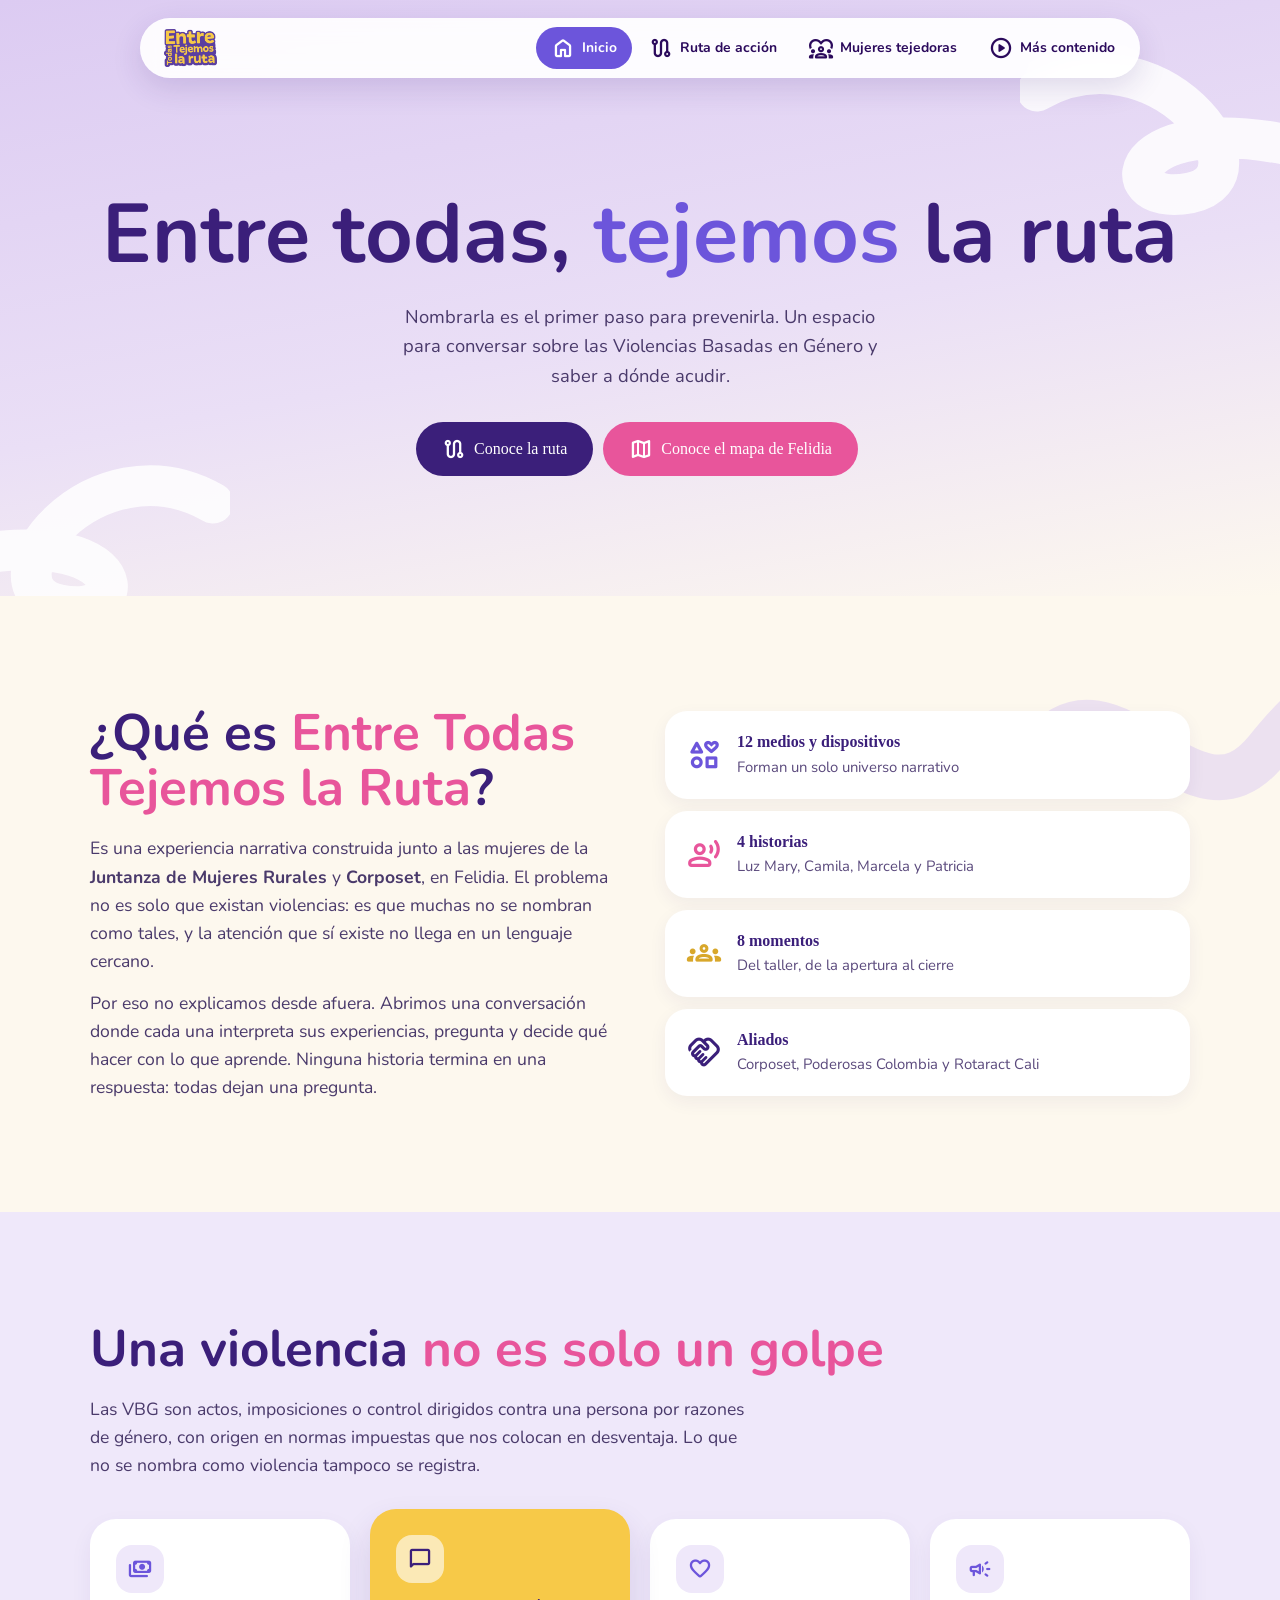
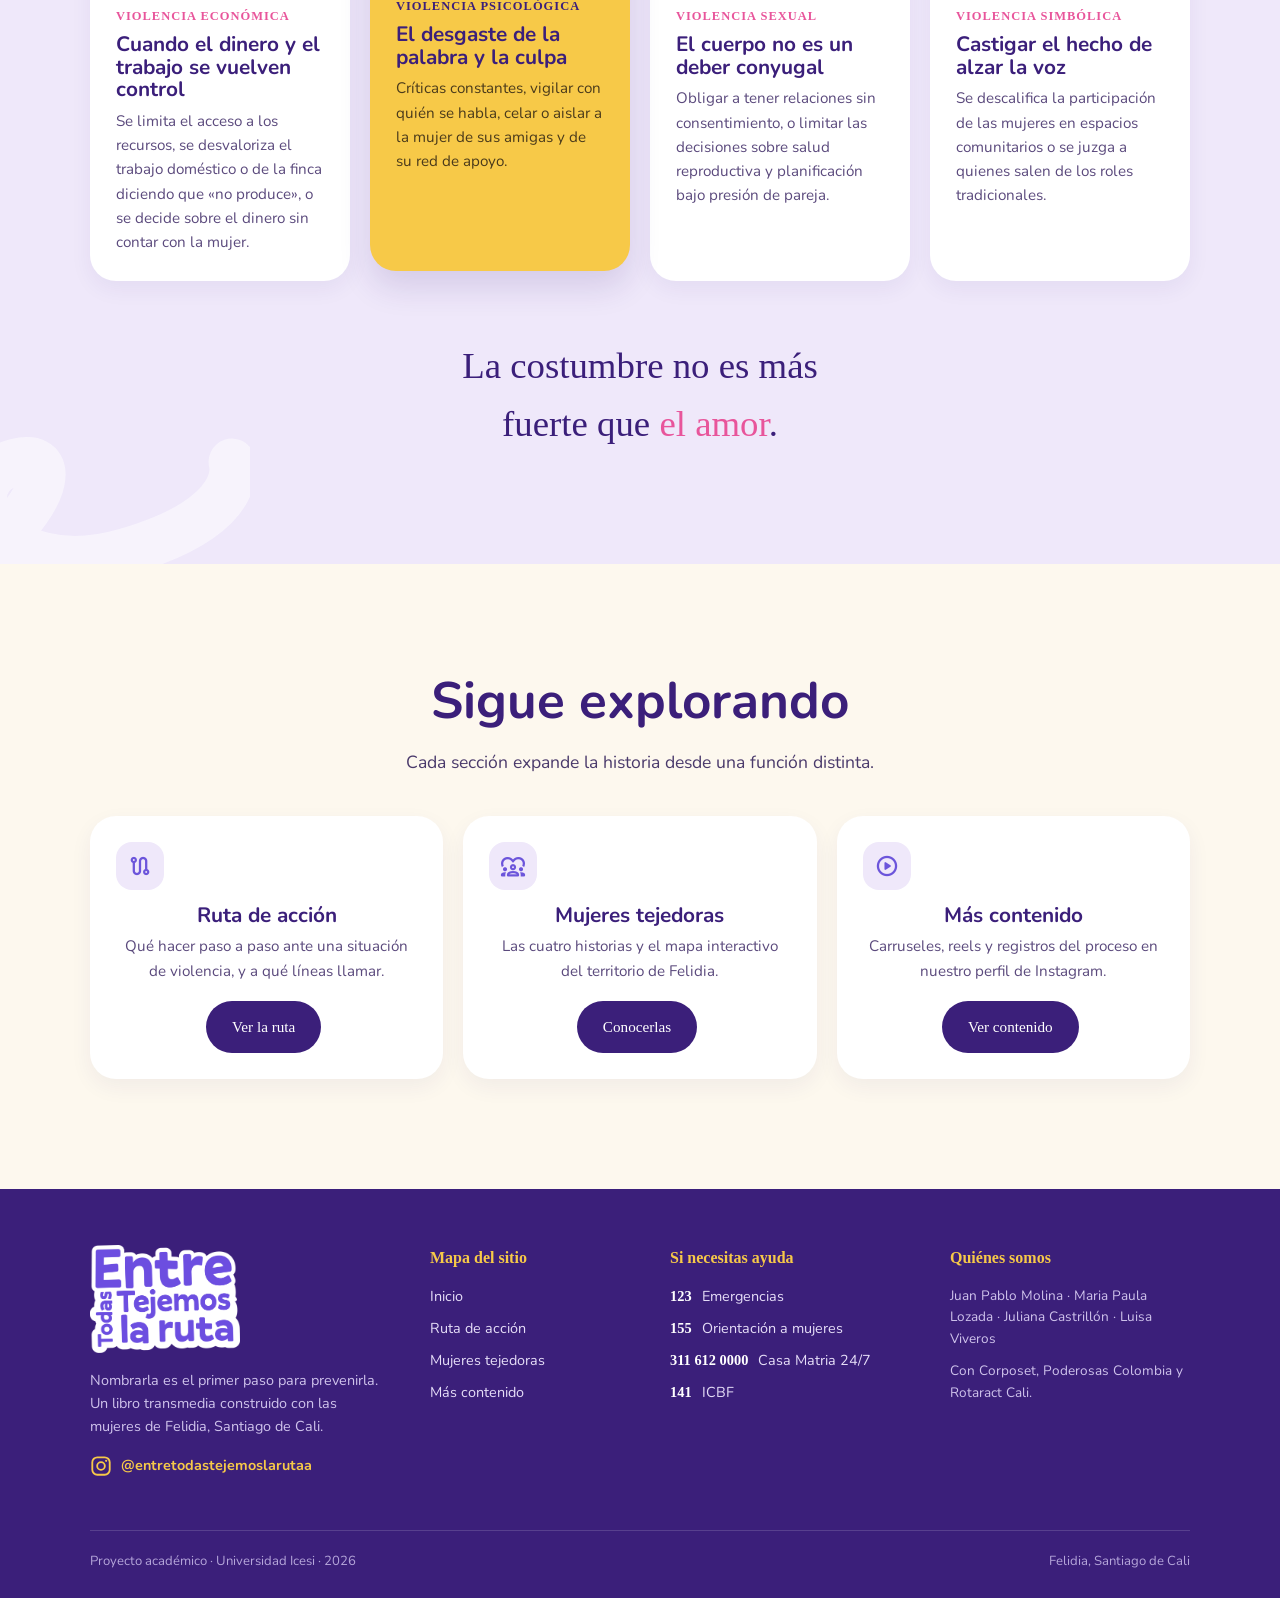
==== index.html @ 12bfb7f9 "Add files via upload" ====
<!DOCTYPE html>
<html lang="es">
<head>
<meta charset="UTF-8">
<meta name="viewport" content="width=device-width,initial-scale=1">
<title>Inicio · Entre Todas Tejemos la Ruta</title>
<link href="https://fonts.googleapis.com/css2?family=Nunito:wght@400;600;700;800&display=swap" rel="stylesheet">
<link href="https://api.fontshare.com/v2/css?f[]=pally@400,500,700&display=swap" rel="stylesheet">
<link href="https://fonts.googleapis.com/css2?family=Material+Symbols+Rounded:opsz,wght,FILL,GRAD@24,400,0,0" rel="stylesheet">
<link rel="stylesheet" href="styles.css">
</head>
<body>

<nav>
  <a class="marca" href="index.html"><img src="logo2.png" alt="Entre Todas Tejemos la Ruta"></a>
  <div class="menu">
    <a class="ir activo" href="index.html"><span class="material-symbols-rounded">home</span>Inicio</a>
    <a class="ir" href="ruta.html"><span class="material-symbols-rounded">route</span>Ruta de acción</a>
    <a class="ir" href="tejedoras.html"><span class="material-symbols-rounded">diversity_1</span>Mujeres tejedoras</a>
    <a class="ir" href="contenido.html"><span class="material-symbols-rounded">play_circle</span>Más contenido</a>
  </div>
</nav>

<!-- ===== BANNER PRINCIPAL ===== -->
<header class="banner lila centro">
  <svg class="squig fuerte" style="right:-80px;top:40px;width:340px" viewBox="0 0 200 120" fill="none" stroke="#fff" stroke-width="24" stroke-linecap="round"><path d="M10 30C80 -10 150 80 100 90S60 30 190 70"/></svg>
  <svg class="squig fuerte" style="left:-110px;bottom:-60px;width:340px;transform:scaleX(-1)" viewBox="0 0 200 120" fill="none" stroke="#fff" stroke-width="24" stroke-linecap="round"><path d="M10 30C80 -10 150 80 100 90S60 30 190 70"/></svg>
  <div class="wrap">
      <h1>Entre todas, <em>tejemos</em> la ruta</h1>
      <p>Nombrarla es el primer paso para prevenirla. Un espacio para conversar sobre las Violencias Basadas en Género y saber a dónde acudir.</p>
      <a class="btn" href="ruta.html"><span class="material-symbols-rounded">route</span>Conoce la ruta</a>
      <a class="btn rosa" href="tejedoras.html"><span class="material-symbols-rounded">map</span>Conoce el mapa de Felidia</a>
  </div>
</header>

<!-- ===== EL PROYECTO ===== -->
<section class="fondo-crema">
  <svg class="squig" style="right:-120px;top:40px;width:380px" viewBox="0 0 200 120" fill="none" stroke="#DCCBF2" stroke-width="24" stroke-linecap="round"><path d="M10 60C50 10 90 110 130 60s50-30 60-20"/></svg>
  <div class="wrap two">
    <div>
      <h2>¿Qué es <em>Entre Todas Tejemos la Ruta</em>?</h2>
      <p class="lead">Es una experiencia narrativa construida junto a las mujeres de la <b>Juntanza de Mujeres Rurales</b> y <b>Corposet</b>, en Felidia. El problema no es solo que existan violencias: es que muchas no se nombran como tales, y la atención que sí existe no llega en un lenguaje cercano.</p>
      <p class="lead" style="margin-top:14px">Por eso no explicamos desde afuera. Abrimos una conversación donde cada una interpreta sus experiencias, pregunta y decide qué hacer con lo que aprende. Ninguna historia termina en una respuesta: todas dejan una pregunta.</p>
    </div>
    <div class="stats">
      <div class="stat"><span class="material-symbols-rounded">interests</span><div><b>12 medios y dispositivos</b><span class="d">Forman un solo universo narrativo</span></div></div>
      <div class="stat"><span class="material-symbols-rounded">record_voice_over</span><div><b>4 historias</b><span class="d">Luz Mary, Camila, Marcela y Patricia</span></div></div>
      <div class="stat"><span class="material-symbols-rounded">groups</span><div><b>8 momentos</b><span class="d">Del taller, de la apertura al cierre</span></div></div>
      <div class="stat"><span class="material-symbols-rounded">handshake</span><div><b>Aliados</b><span class="d">Corposet, Poderosas Colombia y Rotaract Cali</span></div></div>
    </div>
  </div>
</section>

<!-- ===== VBG ===== -->
<section class="fondo-suave">
  <svg class="squig" style="left:-110px;bottom:-60px;width:360px" viewBox="0 0 200 120" fill="none" stroke="#fff" stroke-width="26" stroke-linecap="round"><path d="M10 90C60 100 110 20 70 30S60 100 130 80 190 30 190 30"/></svg>
  <div class="wrap">
    <h2>Una violencia <em>no es solo un golpe</em></h2>
    <p class="lead">Las VBG son actos, imposiciones o control dirigidos contra una persona por razones de género, con origen en normas impuestas que nos colocan en desventaja. Lo que no se nombra como violencia tampoco se registra.</p>
    <div class="cards vbg">
      <div class="card activa"><div class="n"><span class="material-symbols-rounded">payments</span></div><h4>VIOLENCIA ECONÓMICA</h4><h3>Cuando el dinero y el trabajo se vuelven control</h3><p>Se limita el acceso a los recursos, se desvaloriza el trabajo doméstico o de la finca diciendo que «no produce», o se decide sobre el dinero sin contar con la mujer.</p></div>
      <div class="card"><div class="n"><span class="material-symbols-rounded">chat_bubble</span></div><h4>VIOLENCIA PSICOLÓGICA</h4><h3>El desgaste de la palabra y la culpa</h3><p>Críticas constantes, vigilar con quién se habla, celar o aislar a la mujer de sus amigas y de su red de apoyo.</p></div>
      <div class="card"><div class="n"><span class="material-symbols-rounded">favorite</span></div><h4>VIOLENCIA SEXUAL</h4><h3>El cuerpo no es un deber conyugal</h3><p>Obligar a tener relaciones sin consentimiento, o limitar las decisiones sobre salud reproductiva y planificación bajo presión de pareja.</p></div>
      <div class="card"><div class="n"><span class="material-symbols-rounded">campaign</span></div><h4>VIOLENCIA SIMBÓLICA</h4><h3>Castigar el hecho de alzar la voz</h3><p>Se descalifica la participación de las mujeres en espacios comunitarios o se juzga a quienes salen de los roles tradicionales.</p></div>
    </div>
    <p class="quote">La costumbre no es más fuerte que <span>el amor</span>.</p>
  </div>
</section>

<!-- ===== ACCESOS ===== -->
<section class="fondo-crema centro">
  <div class="wrap">
    <h2>Sigue explorando</h2>
    <p class="lead">Cada sección expande la historia desde una función distinta.</p>
    <div class="cards">
      <div class="card"><div class="n"><span class="material-symbols-rounded">route</span></div><h3>Ruta de acción</h3><p>Qué hacer paso a paso ante una situación de violencia, y a qué líneas llamar.</p><p style="margin-top:14px"><a class="btn" href="ruta.html">Ver la ruta</a></p></div>
      <div class="card"><div class="n"><span class="material-symbols-rounded">diversity_1</span></div><h3>Mujeres tejedoras</h3><p>Las cuatro historias y el mapa interactivo del territorio de Felidia.</p><p style="margin-top:14px"><a class="btn" href="tejedoras.html">Conocerlas</a></p></div>
      <div class="card"><div class="n"><span class="material-symbols-rounded">play_circle</span></div><h3>Más contenido</h3><p>Carruseles, reels y registros del proceso en nuestro perfil de Instagram.</p><p style="margin-top:14px"><a class="btn" href="contenido.html">Ver contenido</a></p></div>
    </div>
  </div>
</section>

<footer>
  <div class="pie">
    <div class="pie-marca">
      <!-- Cambia logo.png por tu logo cuando lo tengas -->
      <img src="logo.png" alt="Entre Todas Tejemos la Ruta" class="logo">
      <p>Nombrarla es el primer paso para prevenirla. Un libro transmedia construido con las mujeres de Felidia, Santiago de Cali.</p>
      <a class="red" href="https://www.instagram.com/entretodastejemoslarutaa/" target="_blank" rel="noopener" aria-label="Instagram">
        <svg viewBox="0 0 24 24" width="22" height="22" fill="none" stroke="currentColor" stroke-width="2" stroke-linecap="round"><rect x="2.5" y="2.5" width="19" height="19" rx="5.5"/><circle cx="12" cy="12" r="4.2"/><circle cx="17.6" cy="6.4" r="1.2" fill="currentColor" stroke="none"/></svg>
        <span>@entretodastejemoslarutaa</span>
      </a>
    </div>

    <div class="pie-col">
      <h4>Mapa del sitio</h4>
      <a href="index.html">Inicio</a>
      <a href="ruta.html">Ruta de acción</a>
      <a href="tejedoras.html">Mujeres tejedoras</a>
      <a href="contenido.html">Más contenido</a>
    </div>

    <div class="pie-col">
      <h4>Si necesitas ayuda</h4>
      <a href="tel:123"><b>123</b> Emergencias</a>
      <a href="tel:155"><b>155</b> Orientación a mujeres</a>
      <a href="tel:3116120000"><b>311 612 0000</b> Casa Matria 24/7</a>
      <a href="tel:141"><b>141</b> ICBF</a>
    </div>

    <div class="pie-col">
      <h4>Quiénes somos</h4>
      <p class="pie-txt">Juan Pablo Molina · Maria Paula Lozada · Juliana Castrillón · Luisa Viveros</p>
      <p class="pie-txt">Con Corposet, Poderosas Colombia y Rotaract Cali.</p>
    </div>
  </div>

  <div class="pie-abajo">
    <span>Proyecto académico · Universidad Icesi · 2026</span>
    <span>Felidia, Santiago de Cali</span>
  </div>
</footer>
<script>
// Las tarjetas de VBG se van iluminando una por una, como un carrusel.
var tarjetas = document.querySelectorAll(".cards.vbg .card");
var actual = 0;
function iluminar(i){
  tarjetas.forEach(function(t){ t.classList.remove("activa"); });
  tarjetas[i].classList.add("activa");
  actual = i;
}
var reloj = setInterval(function(){ iluminar((actual + 1) % tarjetas.length); }, 2600);
// Si el usuario pasa el mouse, manda el mouse y se detiene el automatico
tarjetas.forEach(function(t, i){
  t.onmouseenter = function(){ clearInterval(reloj); iluminar(i); };
});
</script>
</body>
</html>
---- styles.css ----
/* ===== Entre Todas Tejemos la Ruta — estilos compartidos ===== */
:root{
  --lila:#DCCBF2; --lila2:#EFE8FA; --mor:#6C55DB; --mor-d:#3B1F7A;
  --ink:#2B0A5C; --rosa:#E8559B; --rosa-l:#FBE7F1; --amar:#F7C948; --crema:#FDF8EE;
}
*{box-sizing:border-box;margin:0}
html{scroll-behavior:smooth}
body{font-family:'Nunito',sans-serif;color:var(--ink);background:var(--crema);line-height:1.6;overflow-x:hidden}
h1,h2,h3{font-family:'Pally','Nunito',sans-serif;font-weight:700;line-height:1.08}
img{max-width:100%;display:block}
section{position:relative;padding:110px 6vw;overflow:hidden}
.wrap{max-width:1100px;margin:auto;position:relative;z-index:2}
h2{font-size:clamp(2rem,4.6vw,3.2rem);color:var(--mor-d);margin-bottom:18px}
h2 em{font-style:normal;color:var(--rosa)}
p.lead{font-size:1.1rem;max-width:660px;color:#4A3A6B}
.centro{text-align:center}
.centro p.lead{margin-left:auto;margin-right:auto}

.material-symbols-rounded{
  font-variation-settings:'FILL' 0,'wght' 500,'GRAD' 0,'opsz' 24;
  vertical-align:middle;line-height:1;
}

/* Espirales de fondo, gruesas y presentes */
.squig{position:absolute;pointer-events:none;z-index:0;opacity:.5}
.squig.fuerte{opacity:.85}

/* ===== MENU superpuesto, sin franja ===== */
nav{
  position:fixed;top:18px;left:50%;transform:translateX(-50%);
  z-index:100;width:min(1000px,94vw);
  background:rgba(255,255,255,.92);backdrop-filter:blur(10px);
  border-radius:99px;padding:9px 10px 9px 24px;
  display:flex;justify-content:space-between;align-items:center;gap:10px;
  box-shadow:0 10px 30px rgba(59,31,122,.14);
}
nav .marca{font-family:'Pally';color:var(--mor-d);text-decoration:none;font-weight:700;font-size:1rem}
nav .menu{display:flex;gap:2px;flex-wrap:wrap}
nav a.ir{display:inline-flex;align-items:center;gap:7px;text-decoration:none;color:var(--ink);font-weight:700;font-size:.87rem;padding:9px 15px;border-radius:99px;transition:.2s}
nav a.ir:hover{background:var(--lila2)}
nav a.ir.activo{background:var(--mor);color:#fff}
@media(max-width:900px){
  nav{border-radius:24px;flex-direction:column;align-items:flex-start;padding:14px 18px;top:10px}
  nav .menu{width:100%;gap:2px}
  nav a.ir{font-size:.8rem;padding:7px 11px}
}

/* ===== BANNERS ===== */
.banner{padding:190px 6vw 120px;position:relative;overflow:hidden}
.banner.claro{background:var(--crema)}
.banner.lila{background:linear-gradient(170deg,var(--lila) 0%,#EADFF6 55%,var(--crema) 100%)}
.banner .eyebrow{display:inline-block;font-family:'Pally';color:var(--rosa);letter-spacing:.12em;text-transform:uppercase;font-size:.8rem;margin-bottom:14px}
.banner h1{font-size:clamp(2.6rem,7vw,5.2rem);color:var(--mor-d);max-width:14ch}
.banner h1 em{font-style:normal;color:var(--mor)}
.banner p{margin:22px 0 28px;font-size:1.15rem;max-width:46ch;color:#4A3A6B}
.hero{display:grid;grid-template-columns:1.05fr .95fr;gap:40px;align-items:center}
@media(max-width:860px){.hero{grid-template-columns:1fr}.banner{padding-top:230px}}

/* Mosaico del banner de inicio */
.mosaico{display:grid;grid-template-columns:1fr 1fr;grid-auto-rows:118px;gap:14px}
.mos{border-radius:22px;overflow:hidden;display:grid;place-items:center;padding:16px;text-align:center;font-family:'Pally';font-size:.95rem;line-height:1.25}
.mos.alto{grid-row:span 2}
.mos.foto{background:#fff;padding:0}
.mos.foto img{width:100%;height:100%;object-fit:contain}
.mos.m1{background:var(--mor);color:#fff}
.mos.m2{background:var(--amar);color:var(--ink)}
.mos.m3{background:var(--rosa-l);color:var(--rosa)}
.mos.m4{background:var(--lila);color:var(--mor-d)}

/* Banner interno de las paginas */
.banner.interno{padding:200px 6vw 90px}
.banner.interno h1{font-size:clamp(2.3rem,6vw,4.2rem);max-width:18ch}

/* ===== BOTONES ===== */
.btn{display:inline-flex;gap:8px;align-items:center;background:var(--mor-d);color:#fff;text-decoration:none;font-family:'Pally';padding:14px 26px;border-radius:99px;transition:.2s;margin:4px 6px 0 0}
.btn:hover{transform:translateY(-3px);background:var(--mor)}
.btn.y{background:var(--amar);color:var(--ink)}
.btn.y:hover{background:#ffd75e}
.btn.rosa{background:var(--rosa);color:#fff}
.btn.rosa:hover{background:#f06dab}

/* ===== AVISO ===== */
.aviso{margin-top:30px;background:#fff;border-radius:20px;padding:20px 24px;max-width:680px;display:flex;gap:16px;box-shadow:0 8px 24px rgba(59,31,122,.07)}
.aviso .material-symbols-rounded{color:var(--rosa);font-size:30px}
.aviso b{font-family:'Pally';color:var(--mor-d);display:block;margin-bottom:4px}
.aviso p{font-size:.97rem;color:#4A3A6B}

/* ===== DOS COLUMNAS ===== */
.two{display:grid;grid-template-columns:1fr 1fr;gap:50px;align-items:center}
@media(max-width:860px){.two{grid-template-columns:1fr}}
.stats{display:grid;gap:12px}
.stat{border-radius:22px;padding:18px 22px;background:#fff;display:flex;gap:16px;align-items:center;box-shadow:0 6px 18px rgba(59,31,122,.06)}
.stat .material-symbols-rounded{font-size:34px;color:var(--mor)}
.stat b{font-family:'Pally';display:block;color:var(--mor-d)}
.stat span.d{font-size:.93rem;color:#5B4A7D}
.stat:nth-child(2) .material-symbols-rounded{color:var(--rosa)}
.stat:nth-child(3) .material-symbols-rounded{color:#D8A72A}
.stat:nth-child(4) .material-symbols-rounded{color:var(--mor-d)}

/* ===== TARJETAS ===== */
.cards{display:grid;grid-template-columns:repeat(auto-fit,minmax(235px,1fr));gap:20px;margin-top:40px}
.card{border-radius:26px;padding:26px;background:#fff;transition:.25s;box-shadow:0 8px 22px rgba(59,31,122,.06)}
.card:hover{transform:translateY(-6px)}
.card .n{width:48px;height:48px;border-radius:16px;background:var(--lila2);color:var(--mor);display:grid;place-items:center;margin-bottom:14px}
.card h4{color:var(--rosa);font-family:'Pally';font-size:.78rem;letter-spacing:.08em;margin-bottom:6px}
.card h3{font-size:1.3rem;margin-bottom:8px;color:var(--mor-d)}
.card p{font-size:.95rem;color:#5B4A7D}
/* acentos puntuales de color */
.card.acento-amar{background:var(--amar)}
.card.acento-amar .n{background:rgba(255,255,255,.55);color:var(--mor-d)}
.card.acento-amar h4{color:var(--mor-d)}
.card.acento-amar p{color:#4A3A1B}
.card.acento-lila{background:var(--lila)}
.card.acento-lila .n{background:rgba(255,255,255,.6)}
.card.acento-rosa{background:var(--rosa-l)}
.card.acento-rosa .n{background:#fff;color:var(--rosa)}

.quote{margin-top:56px;font-family:'Pally';font-size:clamp(1.5rem,3.2vw,2.3rem);text-align:center;color:var(--mor-d);max-width:20ch;margin-left:auto;margin-right:auto}
.quote span{color:var(--rosa)}

/* ===== FONDOS ===== */
.fondo-crema{background:var(--crema)}
.fondo-blanco{background:#fff}
.fondo-suave{background:var(--lila2)}
.fondo-morado{background:var(--mor-d);color:#fff}
.fondo-morado h2{color:#fff}
.fondo-morado p.lead{color:#D9CFF2}

/* ===== RUTA: botones del selector ===== */
.selector{display:flex;gap:12px;flex-wrap:wrap;justify-content:center;margin:0 0 30px}
.tab{border:0;cursor:pointer;font-family:'Pally';font-size:.95rem;padding:14px 26px;border-radius:99px;background:#fff;color:var(--mor);display:inline-flex;align-items:center;gap:9px;transition:.2s;box-shadow:0 6px 16px rgba(59,31,122,.08)}
.tab:hover{transform:translateY(-2px)}
.tab.on{background:var(--mor);color:#fff}
.tab[data-t="f"].on{background:var(--rosa);color:#fff}

/* Criterios: todos en una sola linea */
.crit{display:flex;flex-wrap:nowrap;gap:10px;justify-content:center;margin:0 auto 70px;max-width:100%}
.crit span{background:#fff;border-radius:99px;padding:10px 18px;font-weight:700;font-size:.85rem;display:inline-flex;align-items:center;gap:8px;color:var(--mor-d);white-space:nowrap}
.crit .material-symbols-rounded{color:var(--rosa);font-size:19px}
@media(max-width:1100px){
  .crit{flex-wrap:wrap}
}

/* Iconos rellenos */
.material-symbols-rounded.relleno{font-variation-settings:'FILL' 1,'wght' 500,'GRAD' 0,'opsz' 24}

/* ===== RUTA en zig zag: dos columnas ===== */
.zigzag{position:relative;display:grid;grid-template-columns:1fr 1fr;gap:28px 70px;max-width:1000px;margin:auto}
.zigzag:before{content:"";position:absolute;left:50%;top:10px;bottom:10px;width:6px;margin-left:-3px;background:var(--lila);border-radius:99px}
#panel-f .zigzag:before{background:var(--rosa-l)}
.paso{position:relative}
/* los pares bajan para que quede en zig zag */
.paso:nth-child(even){margin-top:70px}
.etiqueta{display:inline-block;font-family:'Pally';font-size:.82rem;letter-spacing:.06em;text-transform:uppercase;color:#fff;background:var(--mor);padding:7px 20px;border-radius:12px 12px 0 0;margin-left:16px}
#panel-f .etiqueta{background:var(--rosa)}
.caja{background:#fff;border-radius:22px;padding:24px 26px;box-shadow:0 10px 26px rgba(59,31,122,.08);border-left:7px solid var(--mor);position:relative;transition:.25s}
#panel-f .caja{border-left-color:var(--rosa)}
.caja:hover{transform:translateY(-5px)}
.caja .icono{position:absolute;top:20px;right:22px;font-size:46px;color:var(--lila)}
#panel-f .caja .icono{color:var(--rosa-l)}
.caja h3{font-size:1.25rem;color:var(--mor-d);margin-bottom:8px;padding-right:56px}
#panel-f .caja h3{color:var(--rosa)}
.caja p{font-size:.95rem;color:#5B4A7D}
/* puntito que conecta con la linea central */
.paso:nth-child(odd) .caja:after,
.paso:nth-child(even) .caja:after{content:"";position:absolute;top:34px;width:18px;height:18px;border-radius:50%;background:var(--mor);border:4px solid var(--crema)}
.paso:nth-child(odd) .caja:after{right:-44px}
.paso:nth-child(even) .caja:after{left:-44px}
#panel-f .caja:after{background:var(--rosa)}
@media(max-width:820px){
  .zigzag{grid-template-columns:1fr;gap:22px}
  .zigzag:before{display:none}
  .paso:nth-child(even){margin-top:0}
  .caja:after{display:none!important}
}

/* Notas y avisos dentro de los pasos */
.note{margin-top:12px;background:var(--lila2);border-radius:14px;padding:10px 15px;font-size:.88rem;font-weight:600;display:flex;gap:9px;align-items:flex-start;text-align:left;color:var(--mor-d)}
.note .material-symbols-rounded{font-size:20px;color:var(--mor);flex-shrink:0}
.warn{background:#FFF3C9}
.warn .material-symbols-rounded{color:#B98600}
.urgente{margin-top:12px;background:var(--rosa-l);border-radius:16px;padding:14px 18px}
.urgente b.big{font-family:'Pally';font-size:2.4rem;color:var(--rosa);display:block;line-height:1}
.urgente small{font-size:.88rem;color:#6B2B4D}
.pill{display:inline-block;background:var(--lila2);color:var(--mor);border-radius:99px;padding:3px 14px;font-weight:800;font-size:.8rem;margin:6px 4px 0 0}
[hidden]{display:none!important}

/* Imagen del banner interno */
.banner-img{display:grid;place-items:center}
.banner-img img{width:100%;max-width:460px;border-radius:26px}

/* ===== LINEAS DE ATENCION ===== */
.lines{display:grid;grid-template-columns:230px 1fr;gap:22px;margin-top:40px}
.big{background:var(--mor-d);color:#fff;border-radius:28px;padding:28px;display:flex;flex-direction:column;justify-content:center}
.big b{font-family:'Pally';font-size:4.2rem;color:var(--amar);line-height:1}
.big span{font-family:'Pally';font-size:1.1rem}
.big small{opacity:.85;margin-top:6px}
.grid-l{display:grid;grid-template-columns:repeat(auto-fit,minmax(252px,1fr));gap:12px}
.l{background:#fff;border-radius:20px;padding:16px 18px;display:flex;gap:14px;align-items:center}
.l>b{font-family:'Pally';font-size:1.2rem;color:var(--rosa);min-width:96px}
.l strong{display:block;color:var(--mor-d)}
.l small{display:block;color:#6B5B88}
@media(max-width:820px){.lines{grid-template-columns:1fr}}

/* ===== TEJEDORAS ===== */
.tejedoras{display:grid;grid-template-columns:repeat(auto-fit,minmax(240px,1fr));gap:24px;margin-top:46px}
.tej{background:#fff;border-radius:26px;padding:28px 24px;text-align:center;box-shadow:0 8px 22px rgba(59,31,122,.06);transition:.25s}
.tej:hover{transform:translateY(-6px)}
.bolita{width:132px;height:132px;border-radius:50%;margin:0 auto 18px;background:var(--lila2);display:grid;place-items:center;overflow:hidden;border:5px solid #fff;box-shadow:0 0 0 4px var(--lila2)}
.bolita img{width:100%;height:100%;object-fit:cover}
.tej:nth-child(2) .bolita{background:var(--rosa-l);box-shadow:0 0 0 4px var(--rosa-l)}
.tej:nth-child(3) .bolita{background:#FFF3C9;box-shadow:0 0 0 4px #FFF3C9}
.tej:nth-child(4) .bolita{background:var(--lila);box-shadow:0 0 0 4px var(--lila)}
.tej h4{font-family:'Pally';font-size:.74rem;letter-spacing:.08em;color:var(--rosa);margin-bottom:4px}
.tej h3{font-size:1.5rem;color:var(--mor-d);margin-bottom:8px}
.tej p{font-size:.93rem;color:#5B4A7D}
.tej .preg{display:block;margin-top:10px;font-style:italic;color:var(--mor);font-weight:700}

/* ===== INSTAGRAM ===== */
.ig{display:grid;grid-template-columns:repeat(auto-fit,minmax(235px,1fr));gap:18px;margin-top:40px}
.igc{background:#fff;border-radius:24px;overflow:hidden;box-shadow:0 8px 22px rgba(59,31,122,.06)}
.igc .im{aspect-ratio:1;display:grid;place-items:center;font-family:'Pally';text-align:center;padding:20px;font-size:1.05rem;line-height:1.2}
.igc:nth-child(1) .im{background:var(--lila);color:var(--mor-d)}
.igc:nth-child(2) .im{background:var(--rosa-l);color:var(--rosa)}
.igc:nth-child(3) .im{background:var(--amar);color:var(--mor-d)}
.igc:nth-child(4) .im{background:var(--lila2);color:var(--mor)}
.igc .tx{padding:16px 18px;font-size:.9rem;color:#5B4A7D}
.igc .tx b{display:block;font-family:'Pally';color:var(--mor-d);margin-bottom:3px}
.embed{margin-top:40px;background:#fff;border-radius:24px;padding:28px;text-align:center;box-shadow:0 8px 22px rgba(59,31,122,.06)}

/* ===== MAPA ===== */
.frame{margin-top:34px;border-radius:26px;overflow:hidden;box-shadow:0 18px 40px rgba(59,31,122,.16);background:#fff}
.frame iframe{width:100%;height:min(72vh,640px);border:0;display:block}


/* ===== Carrusel de tarjetas VBG: todas blancas, se iluminan en amarillo ===== */
.cards.vbg .card{background:#fff;transition:background .5s,transform .5s,box-shadow .5s}
.cards.vbg .card.activa{background:var(--amar);transform:translateY(-10px);box-shadow:0 16px 32px rgba(59,31,122,.14)}
.cards.vbg .card.activa .n{background:rgba(255,255,255,.6);color:var(--mor-d)}
.cards.vbg .card.activa h4{color:var(--mor-d)}
.cards.vbg .card.activa p{color:#4A3A1B}

/* ===== Ventana estilo explorador de archivos (mapa) ===== */
.banner.interno.centro{text-align:center;padding-top:140px;padding-bottom:50px}
.banner.interno.centro h1{max-width:none;margin:0 auto}
.banner.interno.centro p{margin:16px auto 22px}
.ventana{margin:34px auto 0;max-width:1000px;background:var(--amar);border-radius:24px;padding:14px;box-shadow:0 22px 50px rgba(59,31,122,.18)}
.ventana .barra{display:flex;align-items:center;gap:8px;padding:4px 8px 12px}
.ventana .punto{width:13px;height:13px;border-radius:50%;background:rgba(59,31,122,.28)}
.ventana .punto:nth-child(1){background:var(--rosa)}
.ventana .punto:nth-child(2){background:#fff}
.ventana .punto:nth-child(3){background:var(--mor)}
.ventana .titulo{flex:1;text-align:center;font-family:'Pally';font-size:.85rem;color:var(--mor-d);opacity:.75;margin-right:50px}
.ventana iframe{width:100%;height:min(66vh,560px);border:0;display:block;border-radius:14px;background:#fff}
@media(max-width:700px){
  .ventana .titulo{display:none}
  .ventana iframe{height:60vh}
}

/* ===== Banner con menos aire arriba ===== */
.banner.interno.ajustado{padding-top:140px;padding-bottom:0}

/* ===== Muro de publicaciones: 3 por fila ===== */
.muro{
  display:grid;
  grid-template-columns:repeat(3,1fr);
  grid-auto-rows:210px;
  gap:20px;
  margin-top:40px;
}
.muro .igc{
  grid-row:span 2;              /* una foto o un carrusel ocupa 2 filas */
  background:#fff;border-radius:22px;overflow:hidden;
  box-shadow:0 8px 22px rgba(59,31,122,.07);
  display:flex;flex-direction:column;transition:.25s;
}
.muro .igc.reel{grid-row:span 3}  /* un reel es mas alto y compensa dos tarjetas */
.muro .igc:hover{transform:translateY(-5px);box-shadow:0 14px 30px rgba(59,31,122,.12)}
@media(max-width:900px){
  .muro{grid-template-columns:repeat(2,1fr)}
}
@media(max-width:600px){
  .muro{grid-template-columns:1fr;grid-auto-rows:auto}
  .muro .igc,.muro .igc.reel{grid-row:auto}
  .medios{height:320px}
}

/* ===== Zona de medios con carrusel ===== */
.medios{position:relative;flex:1;min-height:0;background:var(--lila2);overflow:hidden}
.slide{position:absolute;inset:0;opacity:0;visibility:hidden;transition:opacity .3s}
.slide.on{opacity:1;visibility:visible}
.slide img,.slide video{width:100%;height:100%;object-fit:cover;display:block;background:#000}
.slide video{object-fit:contain}

.flecha{
  position:absolute;top:50%;transform:translateY(-50%);
  width:34px;height:34px;border:0;border-radius:50%;cursor:pointer;
  background:rgba(255,255,255,.9);color:var(--mor-d);
  display:grid;place-items:center;opacity:0;transition:.2s;z-index:3;
  box-shadow:0 3px 10px rgba(0,0,0,.18);
}
.igc:hover .flecha{opacity:1}
.flecha:hover{background:#fff}
.flecha.izq{left:8px}
.flecha.der{right:8px}
.flecha .material-symbols-rounded{font-size:22px}

.puntos{position:absolute;bottom:10px;left:0;right:0;display:flex;gap:5px;justify-content:center;z-index:3}
.puntos span{width:6px;height:6px;border-radius:50%;background:rgba(255,255,255,.6)}
.puntos span.on{background:#fff;transform:scale(1.3)}
.cuenta{position:absolute;top:10px;right:10px;color:#fff;z-index:3;text-shadow:0 1px 4px rgba(0,0,0,.5)}
.cuenta .material-symbols-rounded{font-size:19px}

/* ===== Copy de la publicacion ===== */
.copy{padding:14px 16px;font-size:.87rem;color:#5B4A7D;display:flex;flex-direction:column;gap:6px}
.copy p{white-space:pre-line}
.copy p.recortado{display:-webkit-box;-webkit-line-clamp:3;-webkit-box-orient:vertical;overflow:hidden}
.copy .sincopy{font-style:italic;opacity:.6}
.vermas{align-self:flex-start;border:0;background:none;padding:0;cursor:pointer;font-family:'Nunito';font-weight:800;font-size:.82rem;color:var(--rosa)}
.vermas:hover{text-decoration:underline}
.ira{display:inline-flex;align-items:center;gap:6px;margin-top:2px;font-weight:800;font-size:.82rem;color:var(--mor);text-decoration:none}
.ira:hover{text-decoration:underline}
.ira .material-symbols-rounded{font-size:17px}

.pie-feed{margin:40px 0;font-size:.9rem;color:#8679A3;text-align:center;grid-column:1/-1}

/* ===== FOOTER ===== */
footer{background:var(--mor-d);color:#fff;padding:56px 6vw 0}
.pie{max-width:1100px;margin:auto;display:grid;grid-template-columns:1.5fr 1fr 1.2fr 1.2fr;gap:40px}
.pie-marca .logo{width:150px;margin-bottom:16px}
.pie-marca p{font-size:.9rem;color:#CFC3EC;max-width:34ch}
.red{display:inline-flex;align-items:center;gap:9px;margin-top:16px;color:var(--amar);text-decoration:none;font-weight:700;font-size:.9rem}
.red:hover{text-decoration:underline}
.pie-col h4{font-family:'Pally';font-size:1rem;color:var(--amar);margin-bottom:14px}
.pie-col a{display:block;color:#E6DEF8;text-decoration:none;font-size:.9rem;margin-bottom:9px}
.pie-col a:hover{color:#fff;text-decoration:underline}
.pie-col a b{font-family:'Pally';color:#fff;margin-right:6px}
.pie-txt{font-size:.85rem;color:#CFC3EC;margin-bottom:10px}
.pie-abajo{max-width:1100px;margin:44px auto 0;padding:20px 0 26px;border-top:1px solid rgba(255,255,255,.15);display:flex;justify-content:space-between;flex-wrap:wrap;gap:10px;font-size:.82rem;color:#B5A6DA}
@media(max-width:900px){
  .pie{grid-template-columns:1fr 1fr;gap:34px}
}
@media(max-width:600px){
  .pie{grid-template-columns:1fr}
  .pie-abajo{flex-direction:column;text-align:center;justify-content:center}
}

/* Imagen del banner a tamano completo, aunque se recorte un poco */
.banner-img.grande{position:relative;align-self:stretch;min-height:440px}
.banner-img.grande img{
  position:absolute;top:50%;left:50%;transform:translate(-50%,-50%);
  width:auto;max-width:none;height:118%;
  max-height:none;border-radius:0;
}
@media(max-width:860px){
  .banner-img.grande{min-height:300px}
  .banner-img.grande img{height:100%;width:112%}
}

/* Ilustracion centrada debajo del texto del banner */
/* La imagen trae pixeles transparentes abajo: se recortan aqui.
   Sube RECORTE para quitar mas espacio, bajalo para quitar menos. */
.ilustra-caja{--recorte:0%;max-width:330px;margin:30px auto 0;overflow:hidden;line-height:0}
.ilustra{width:100%;display:block;margin-bottom:calc(-1 * var(--recorte))}
@media(max-width:600px){.ilustra-caja{max-width:240px}}

/* Ilustracion grande del banner de la ruta, dentro de su mitad derecha */
.banner-img.ancha{overflow:hidden}
.banner-img.ancha img{width:100%;max-width:none;height:auto;border-radius:0}

/* Banner de inicio, todo centrado */
.banner.lila.centro{text-align:center}
.banner.lila.centro h1{max-width:none;margin:0 auto}
.banner.lila.centro p{margin:22px auto 28px}

/* Logo dentro del menu */
nav .marca{display:flex;align-items:center}
nav .marca img{height:38px;width:auto;display:block}
@media(max-width:900px){nav .marca img{height:32px}}
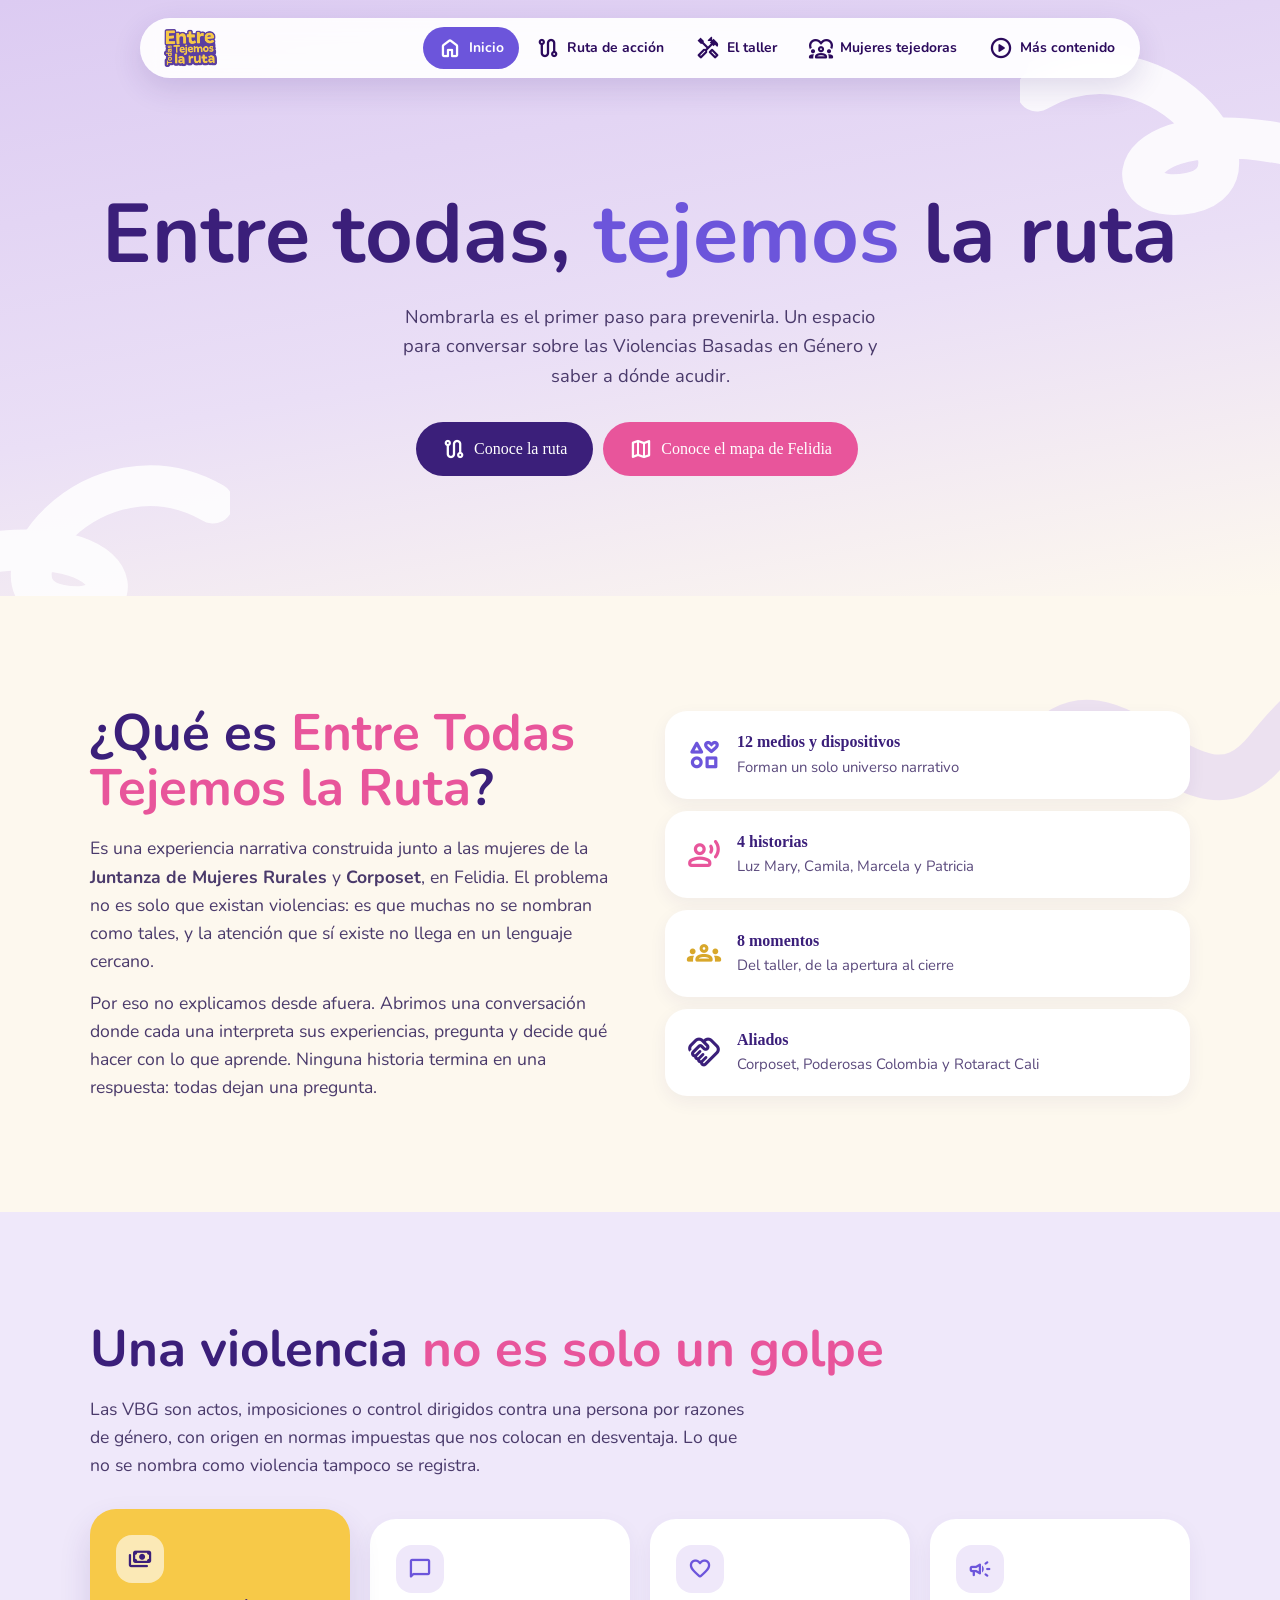
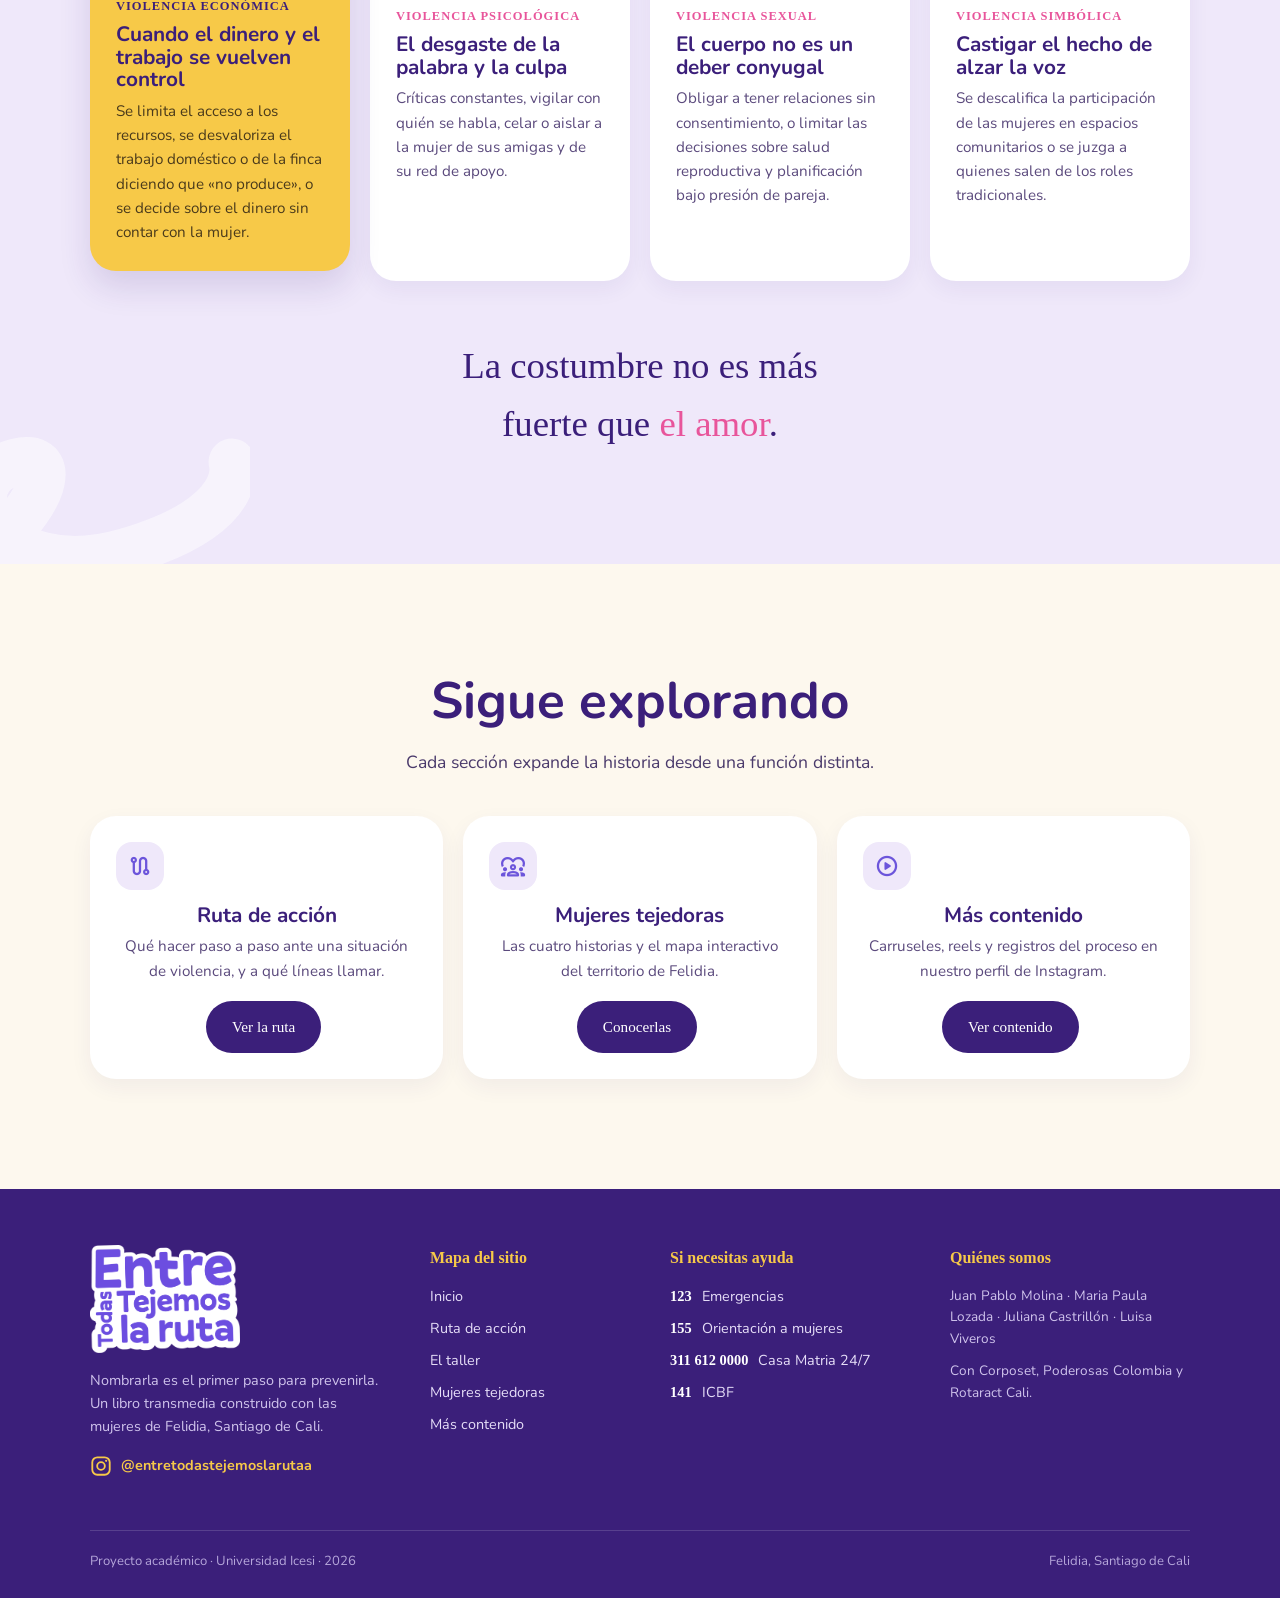
==== commit fe97879b: "v9" ====
--- a/index.html
+++ b/index.html
@@ -16,7 +16,8 @@
   <div class="menu">
     <a class="ir activo" href="index.html"><span class="material-symbols-rounded">home</span>Inicio</a>
     <a class="ir" href="ruta.html"><span class="material-symbols-rounded">route</span>Ruta de acción</a>
-    <a class="ir" href="tejedoras.html"><span class="material-symbols-rounded">diversity_1</span>Mujeres tejedoras</a>
+    <a class="ir" href="taller.html"><span class="material-symbols-rounded">handyman</span>El taller</a>
+        <a class="ir" href="tejedoras.html"><span class="material-symbols-rounded">diversity_1</span>Mujeres tejedoras</a>
     <a class="ir" href="contenido.html"><span class="material-symbols-rounded">play_circle</span>Más contenido</a>
   </div>
 </nav>
@@ -96,6 +97,7 @@
       <h4>Mapa del sitio</h4>
       <a href="index.html">Inicio</a>
       <a href="ruta.html">Ruta de acción</a>
+      <a href="taller.html">El taller</a>
       <a href="tejedoras.html">Mujeres tejedoras</a>
       <a href="contenido.html">Más contenido</a>
     </div>
@@ -136,4 +138,4 @@
 });
 </script>
 </body>
-</html>+</html>
--- a/styles.css
+++ b/styles.css
@@ -376,4 +376,26 @@
 /* Logo dentro del menu */
 nav .marca{display:flex;align-items:center}
 nav .marca img{height:38px;width:auto;display:block}
-@media(max-width:900px){nav .marca img{height:32px}}+@media(max-width:900px){nav .marca img{height:32px}}
+
+/* ===== Pagina del taller ===== */
+.sub{font-size:1.3rem;color:var(--mor);margin:0 0 18px}
+.lista{margin:10px 0 0 18px;padding:0;font-size:.95rem;color:#5B4A7D}
+.lista li{margin-bottom:8px}
+.caja .lista{margin-left:16px}
+.l .pic{font-size:30px;color:var(--mor);min-width:40px}
+.l>.pic+div{flex:1}
+
+/* Lista de materiales */
+.checklist{display:grid;grid-template-columns:repeat(auto-fit,minmax(300px,1fr));gap:10px;margin-top:34px}
+.checklist label{background:#fff;border-radius:16px;padding:14px 18px;display:flex;gap:12px;align-items:flex-start;font-size:.92rem;color:#5B4A7D;cursor:pointer;transition:.2s}
+.checklist label:hover{box-shadow:0 6px 16px rgba(59,31,122,.08)}
+.checklist input{accent-color:var(--rosa);width:19px;height:19px;margin-top:2px;flex-shrink:0;cursor:pointer}
+.checklist input:checked+span{text-decoration:line-through;opacity:.5}
+
+/* Cuestionario */
+.preguntas{margin:0;padding-left:22px;display:grid;gap:22px}
+.preguntas>li{color:var(--mor-d);font-size:1rem}
+.preguntas>li>b{color:var(--mor-d)}
+.esperada{display:block;margin-top:8px;font-size:.85rem;color:var(--rosa);font-weight:700}
+.aviso.warn{background:#FFF8E3}
